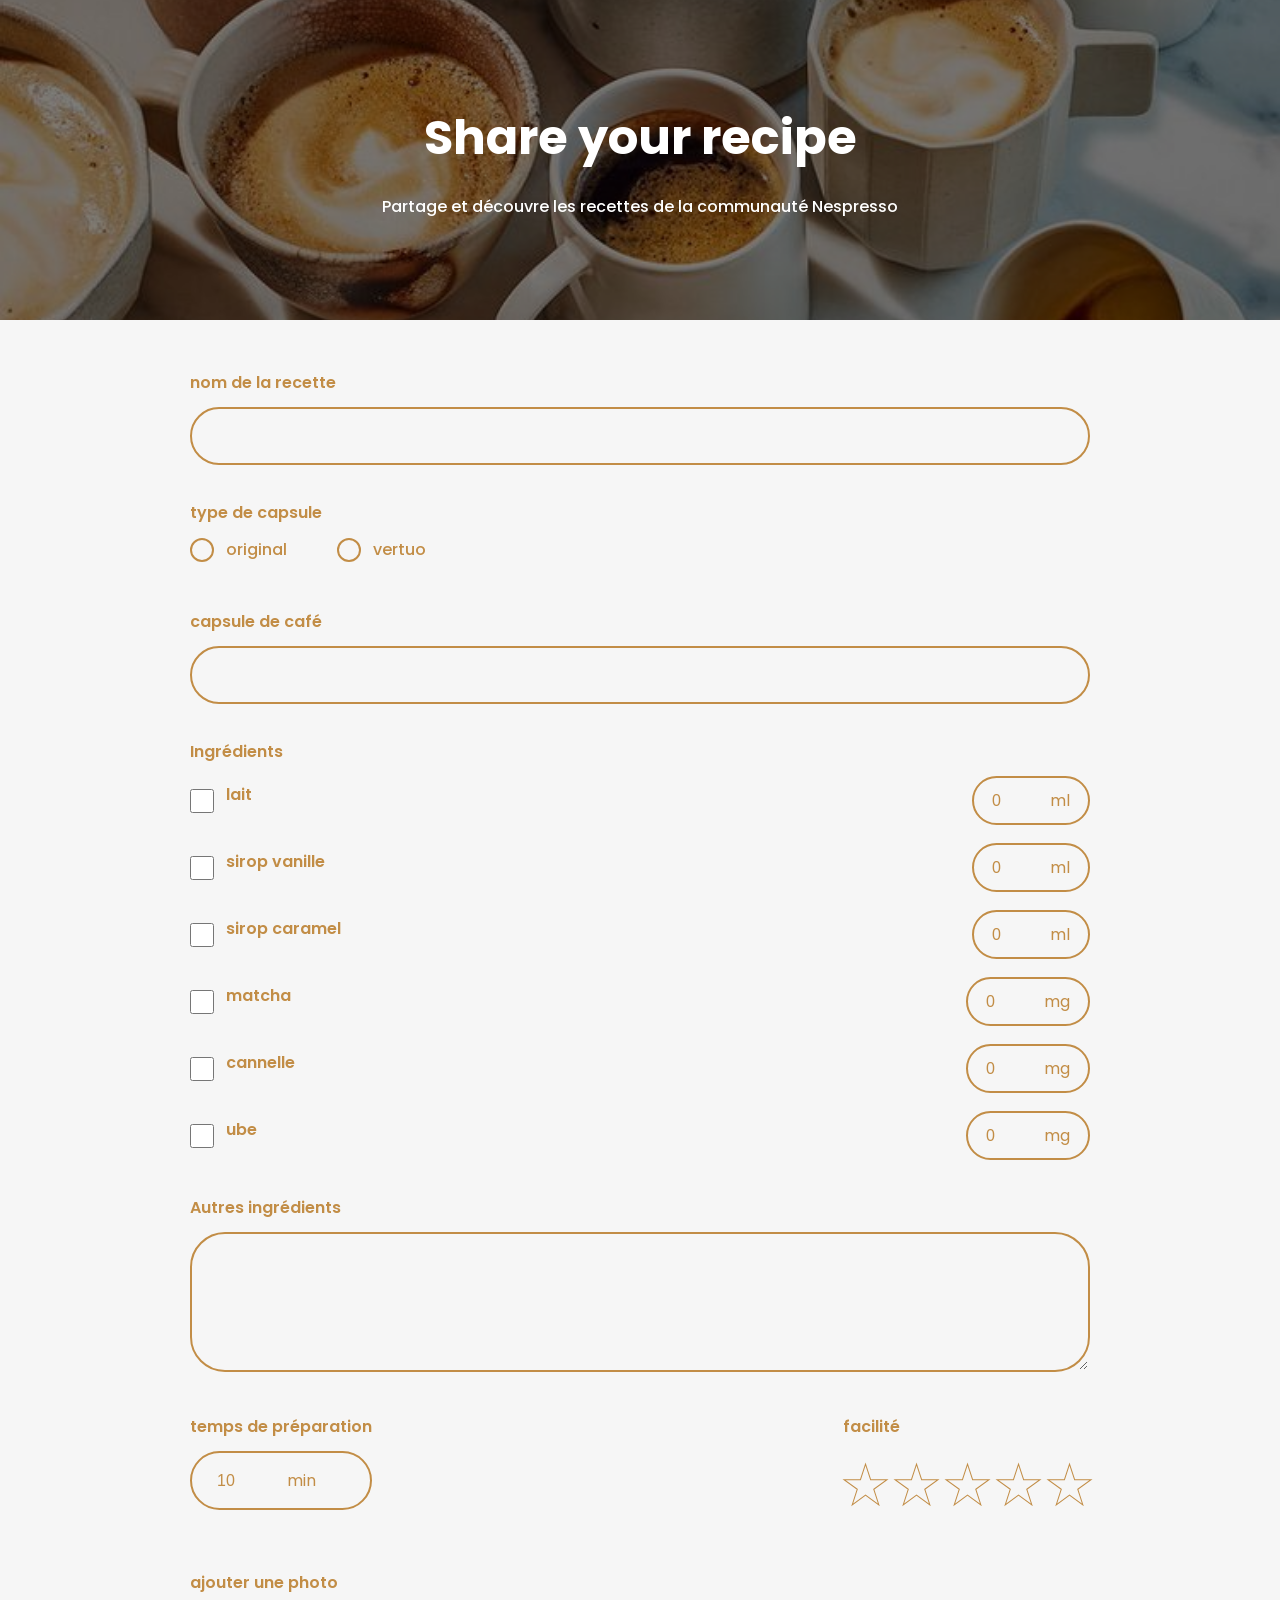
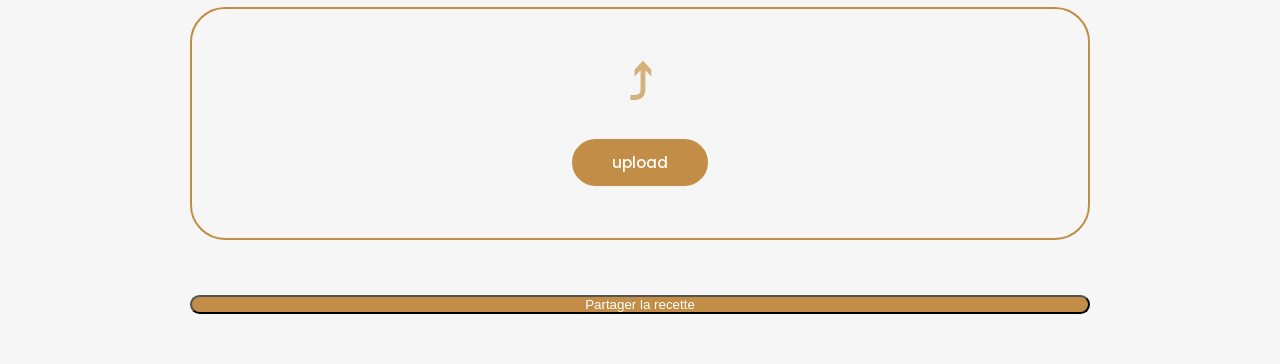
==== index.html @ 80e66aa0 "V1" ====
<!doctype html>
<html lang="fr">
  <head>
    <meta charset="UTF-8" />
    <meta name="viewport" content="width=device-width, initial-scale=1.0" />  <!-- rend le site responsive sur téléphone -->
    <title>Share your recipe</title>
    <link rel="preconnect" href="https://fonts.googleapis.com" />
    
    <link rel="preconnect" href="https://fonts.gstatic.com" /> 
    <link
      href="https://fonts.googleapis.com/css2?family=Poppins:wght@300;400;500;600;700&display=swap"
      rel="stylesheet"
    />

    <link rel="stylesheet" href="style.css" />
  </head>

  <body>
    <section class="hero">
      <img src="cafés.jpg" alt="coffee" /> <!-- image de fond -->
      <div class="overlay"></div>  <!-- couche sombre par-dessus l'image -->

      <div class="hero-content"> <!-- contenu du hero titre et texte -->
        <h1>Share your recipe</h1>
        <p>Partage et découvre les recettes de la communauté Nespresso</p>
      </div>
    </section>


  <!-- CONTENU PRINCIPAL -->
    <main class="container">
      <!-- formulaire d'envoi de la recette -->
      <form class="recipe-form" action="https://formsubmit.co/your-email@gmail.com" method="POST">
        <!--url de redirection aaprès envoi du formulaire qui est caché sur la page-->
        <input type="hidden" name="redirect" value="http://127.0.0.1:5500/confirmation.html" />
        <!-- champ de la recette-->
        <div class="form-group">
          <label for="recipe-name">nom de la recette</label>
          <!-- champ saisietexte -->
          <input type="text" id="recipe-name" name="recipe-name" />
        </div>

        <!-- choix type de capsule -->
        <div class="form-group">
          <!-- titre de la section -->
          <p class="section-title">type de capsule</p>
        <!-- conteneur des boutons radio -->
          <div class="radio-group">
            <!-- option original -->
            <label class="radio-label">
        <!-- bouton radio -->
              <input type="radio" name="capsule-type" value="original" />

            <!--cache le bouton plein pour changer la sélection entre le cercle stroke et le cercle plein -->
              <span></span>
              original
            </label>
         <!-- option vertuo -->
            <label class="radio-label">
              <input type="radio" name="capsule-type" value="vertuo" />
              <span></span>
              vertuo
            </label>
          </div>
        </div>

        <!-- CAPSULE -->
        <div class="form-group">
          <label for="capsule">capsule de café</label>
          <input type="text" id="capsule" name="capsule" />
        </div>

        <!-- INGREDIENTS -->
        <div class="form-group">
          <h3>Ingrédients</h3>

          <div class="ingredients-list">
            <!-- ingrédient lait -->
            <div class="ingredient-item">
              <!--partie gauche, case à cocher et nom-->
              <div class="ingredient-left">
                <input type="checkbox" id="lait" />
                <!-- texte lié à la checkbox -->
                <label for="lait">lait</label> <!---utilisée pour associer un texte descriptif à un champ de formulaire-->
              </div>
<!-- partie droite, champ numérique et unité -->
              <div class="ingredient-right">
                <input type="number" min="0" value="0" />
                <span>ml</span>
              </div>
            </div>


            <!-- ITEM ingrédients -->
            <div class="ingredient-item">
              <div class="ingredient-left">
                <input type="checkbox" id="vanille" />
                <label for="vanille">sirop vanille</label>
              </div>

              <div class="ingredient-right">
                <input type="number" min="0" value="0" />
                <span>ml</span> <!--Pas de saut de ligne contrairment à div-->
              </div>
            </div>

            <!-- ITEM ingrédients -->
            <div class="ingredient-item">
              <div class="ingredient-left">
                <input type="checkbox" id="caramel" />
                <label for="caramel">sirop caramel</label>
              </div>

              <div class="ingredient-right">
                <input type="number" min="0" value="0" />
                <span>ml</span>
              </div>
            </div>

            <!-- ITEM -->
            <div class="ingredient-item">
              <div class="ingredient-left">
                <input type="checkbox" id="matcha" />
                <label for="matcha">matcha</label>
              </div>

              <div class="ingredient-right">
                <input type="number" min="0" value="0" />
                <span>mg</span>
              </div>
            </div>

            <!-- ITEM -->
            <div class="ingredient-item">
              <div class="ingredient-left">
                <input type="checkbox" id="cannelle" />
                <label for="cannelle">cannelle</label>
              </div>

              <div class="ingredient-right">
                <input type="number" min="0" value="0" />
                <span>mg</span>
              </div>
            </div>

            <!-- ITEM -->
            <div class="ingredient-item">
              <div class="ingredient-left">
                <input type="checkbox" id="ube" />
                <label for="ube">ube</label>
              </div>

              <div class="ingredient-right">
                <input type="number" min="0" value="0" />
                <span>mg</span>
              </div>
            </div>
          </div>
        </div>

        <!-- TEXTAREA -->
        <div class="form-group">
          <label for="other-ingredients">Autres ingrédients</label>
      <!-- zone de texte -->
          <textarea id="other-ingredients" name="other-ingredients"></textarea>
        </div>

        <!-- TEMPS PREPARATION-->
        <div class="bottom-row">
          <!-- TEMPS -->
          <div class="prep-time">
            <label for="time">temps de préparation</label>
            <!-- boîte temps -->
            <div class="time-box">
              <input type="number" id="time" value="10" min="0" />
              <span>min</span>
            </div>
          </div>

          <!-- STARS -->
          <div class="rating-container">
            <p>facilité</p>
<!-- Chaque radio correspond à une étoile --> <!-- id savoir quelle étoile il doit sélectionner quand on clique dessus, id et for se référèrent ensemble-->
            <div class="rating">
              <input type="radio" id="star5" name="rating" value="5" />
              <label for="star5">★</label>

              <input type="radio" id="star4" name="rating" value="4" />
              <label for="star4">★</label>

              <input type="radio" id="star3" name="rating" value="3" />
              <label for="star3">★</label>

              <input type="radio" id="star2" name="rating" value="2" />
              <label for="star2">★</label>

              <input type="radio" id="star1" name="rating" value="1" />
              <label for="star1">★</label>
            </div>
          </div>
        </div>

            <!-- AJOUTER UNE PHOTO -->

            <div class="form-group">
              <label for="photo-upload">ajouter une photo</label>

              <div class="upload-box">
                <!-- INPUT FILE --><!-- vrai input caché -->
                <input
                  type="file"
                  id="photo-upload"
                  accept=".jpg, .jpeg, .png, .webp, .pdf"
                />

              <!-- faux bouton stylisé --> <!-- Bouton personnalisé qui ouvre le sélecteur de fichiers -->
                <label for="photo-upload" class="custom-upload">
                <!-- icône -->
                  <div class="upload-icon">⤴</div>

                  <span>upload</span>
                </label>
              </div>
            </div>
          </div>
        </div>
        <!-- bouton envoyer -->
        <button type="submit" class="navigation" href="confirmation.html"> Partager la recette </button>
      </form>
    </main>
  </body>
</html>
---- style.css ----
/* RESET */
/* * = sélectionne TOUS les éléments de la page */
* {
  margin: 0; /* enlève toutes les marges par défaut */
  padding: 0; /* enlève tous les espacements internes par défaut */
  box-sizing: border-box; /* inclut padding + border dans la largeur totale */
}
/* BODY = toute la page */
body {
  font-family: "Poppins", sans-serif;
  background: #f6f6f6;
  color: #c28d46;
}

/* HERO */

.hero {
  position: relative; /* permet de positionner des éléments à l’intérieur */
  width: 100%; /* prend toute la largeur */
  height: 320px; /* hauteur fixe */
  overflow: hidden; /* cache ce qui dépasse */
}

.hero img {
  width: 100%;
  height: 100%;
  object-fit: cover; /* l’image remplit l’espace sans déformation */
}
/* couche sombre */
.overlay {
  position: absolute; /* position libre */
  inset: 0; /* prend tout l’espace */
  background: black;
  opacity: 0.4;
}

/* texte sur l’image */
.hero-content {
  position: absolute;
  inset: 0;
  display: flex;
  flex-direction: column;
  justify-content: center;
  align-items: center;
  text-align: center;
  color: white;
  padding: 20px;
}

.hero-content h1 {
  font-size: 3rem; /* taille du texte */
  margin-bottom: 20px;
  font-weight: 700; /* texte gras */
}

.hero-content p {
  font-size: 1rem;
  font-weight: 500;
}

/* CONTAINER */

.container {
  width: 100%;
  display: flex;
  justify-content: center;
  padding: 50px 20px;
}

.recipe-form {
  width: 100%;
  max-width: 900px;

  display: flex;
  flex-direction: column;
  gap: 35px;
}

/* LABELS */

label,
.section-title,
h3 {
  display: block; /* prend toute la ligne */
  margin-bottom: 12px;
  font-weight: 600;
  font-size: 1rem;
}

/* INPUTS */
/* champs texte + textarea */
input[type="text"],
textarea {
  width: 100%;
  border: 2px solid #c28d46; /* contour */
  border-radius: 40px;
  background: transparent;
  padding: 18px 24px; /* espace intérieur */
  font-size: 1rem;
  outline: none; /* enlève contour bleu */
}

textarea {
  min-height: 140px;
  border-radius: 35px;
  resize: vertical;
}

/* RADIO BUTTONS */

.radio-group {
  display: flex;
  gap: 50px;
  flex-wrap: wrap; /* passe à la ligne si besoin */
}

.radio-label {
  display: flex;
  align-items: center;
  gap: 12px;
  cursor: pointer;
  font-weight: 500;
}

.radio-label input {
  display: none; /* cache le vrai bouton radio */
}

.radio-label span {
  width: 24px;
  height: 24px;
  border: 2px solid #c28d46;
  border-radius: 50%;
  display: block;
  position: relative;
}

/* rond intérieur quand sélectionné */
.radio-label input:checked + span::after {
  content: "";
  position: absolute;
  width: 12px;
  height: 12px;
  background: #c28d46;
  border-radius: 50%;
  top: 50%;
  left: 50%;
  transform: translate(-50%, -50%);
}

/* INGREDIENTS */

.ingredients-list {
  display: flex;
  flex-direction: column;
  gap: 18px;
}

.ingredient-item {
  display: flex;
  justify-content: space-between;
  align-items: center;
  gap: 20px;
  flex-wrap: wrap;
}

.ingredient-left {
  display: flex;
  align-items: center;
  gap: 12px;
}

/* checkbox */
.ingredient-left input[type="checkbox"] {
  width: 24px;
  height: 24px;
  accent-color: #c28d46;
}

.ingredient-right {
  border: 2px solid #c28d46;
  border-radius: 30px;
  padding: 10px 18px;

  display: flex;
  align-items: center;
  gap: 8px;
}

.ingredient-right input {
  width: 50px;
  border: none;
  background: transparent;
  color: #c28d46;
  font-size: 1rem;
  outline: none;
}
/* QUANTITY BOX */

.quantity-box {
  border: 2px solid #c28d46;
  border-radius: 40px;

  padding: 10px 18px;

  display: flex;
  align-items: center;
  gap: 10px;

  width: 140px;
}

/* NUMBER INPUT */

.quantity-box input {
  width: 45px;

  border: none;
  background: transparent;

  font-size: 1rem;
  font-family: "Poppins", sans-serif;
  color: #c28d46;

  outline: none;
}

/* ENLEVER LES FLÈCHES PAR DÉFAUT */
/* enlève flèches chrome */
.quantity-box input::-webkit-outer-spin-button,
.quantity-box input::-webkit-inner-spin-button {
  -webkit-appearance: none;
  margin: 0;
}

.quantity-box input[type="number"] {
  appearance: textfield;
}

/* ML */

.quantity-box span {
  font-weight: 600;
}

/* BUTTONS */

.quantity-buttons {
  display: flex;
  flex-direction: column;
  margin-left: auto;
}
/* boutons + - */
.quantity-buttons button {
  border: none;
  background: transparent;

  color: #c28d46;

  font-size: 1.2rem;
  font-weight: 700;

  cursor: pointer;

  line-height: 1;
  transition: 0.2s;
}

.quantity-buttons button:hover {
  opacity: 0.6;
}
/* BOTTOM ROW */

.bottom-row {
  display: flex;
  justify-content: space-between;
  align-items: flex-start;
  gap: 40px;
  flex-wrap: wrap;
}

/* TIME */

.time-box {
  border: 2px solid #c28d46;
  border-radius: 40px;
  padding: 15px 25px;

  display: flex;
  align-items: center;
  gap: 10px;
}

.time-box input {
  width: 60px;
  border: none;
  background: transparent;
  font-size: 1rem;
  color: #c28d46;
  outline: none;
}

/* STARS */

.rating-container p {
  margin-bottom: 12px;
  font-weight: 600;
}

.rating {
  display: flex;
  flex-direction: row-reverse; /* inverse l’ordre */
  gap: 8px;
}
/* cache radio */
.rating input {
  display: none;
}
/* étoile */
.rating label {
  font-size: 3rem;
  color: transparent;
  -webkit-text-stroke: 1px #c28d46; /* contour */
  cursor: pointer;
  transition: 0.3s;
}

/* HOVER */

.rating label:hover ~ label {
  /* étoiles sélectionnées */
  color: #c28d46;
}

/* CHECKED */

.rating input:checked ~ label {
  color: #c28d46;
}

/* UPLOAD BOX */

.upload-box {
  border: 2px solid #c28d46;
  border-radius: 35px;

  padding: 40px 20px;

  display: flex;
  justify-content: center;
  align-items: center;

  position: relative;
}

/* cache vrai input file */
#photo-upload {
  display: none;
}

/* faux bouton */

.custom-upload {
  display: flex;
  flex-direction: column;
  align-items: center;
  gap: 18px;

  cursor: pointer;
}

/* ICÔNE */

.upload-icon {
  font-size: 3rem;
  color: #d4b07a;
}

/* BOUTON */

.custom-upload span {
  background: #c28d46;
  color: white;

  padding: 12px 40px;
  border-radius: 30px;

  font-weight: 500;
  font-size: 0.95rem;

  transition: 0.3s;
}
/* bouton upload */
.custom-upload:hover span {
  opacity: 0.8;
}

.navigation {
  display: flex;
  justify-content: center;
  margin-top: 20px;
  color: white;
  background-color: #c28d46;
  text-decoration: none;
  font-weight: 500;
  border-radius: 30px;
}
.confirmation img {
  object-fit: cover;
  width: 100%;
  height: 900px;
}
.confirmation-text,
h5 {
  position: absolute;
  top: 50%;
  left: 50%;
  transform: translate(-50%, -50%);
  color: white;
  font-size: 30px;
  text-align: center;
  width: 400px;
}

.overlay {
  opacity: 0.5;
  object-fit: cover;
}

.check {
  font-size: 50px;
  padding: 40px;
  display: flex;
  justify-content: center;
  color: #f6f6f6;
  text-align: center;
  margin-top: 200px;
}
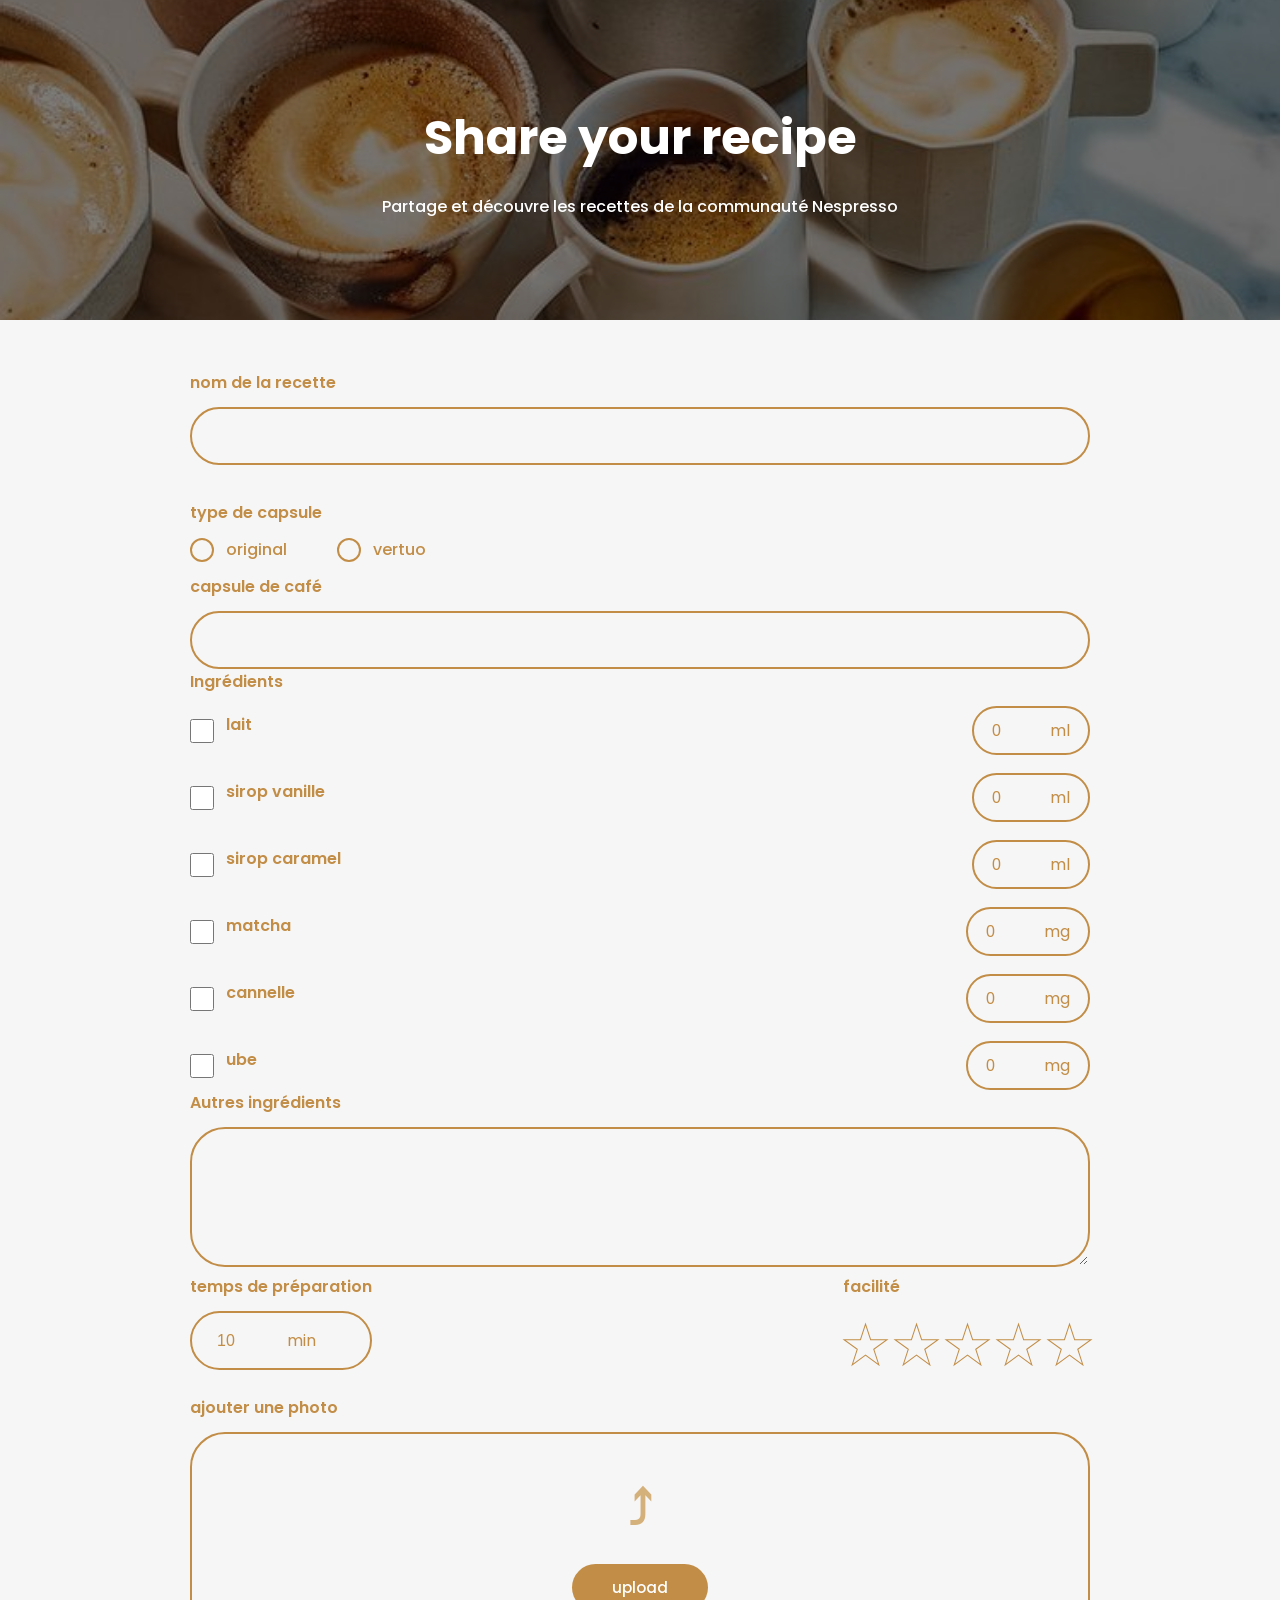
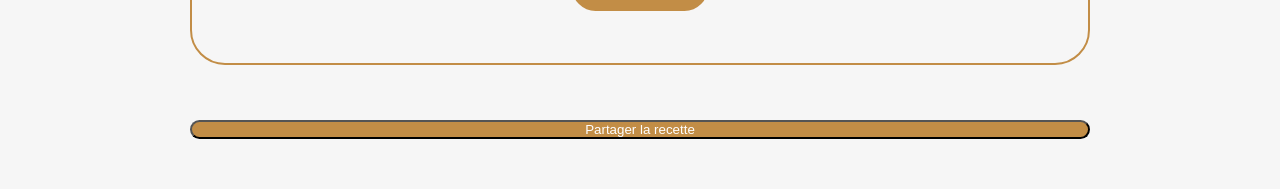
==== commit 33b27df4: "v2" ====
--- a/index.html
+++ b/index.html
@@ -40,6 +40,11 @@
           <input type="text" id="recipe-name" name="recipe-name" />
         </div>
 
+<div class="cards">
+        <div class="card">
+  
+        </div>
+
         <!-- choix type de capsule -->
         <div class="form-group">
           <!-- titre de la section -->
--- a/style.css
+++ b/style.css
@@ -436,3 +436,7 @@
   text-align: center;
   margin-top: 200px;
 }
+
+.cards {
+  cursor: pointer;
+}
